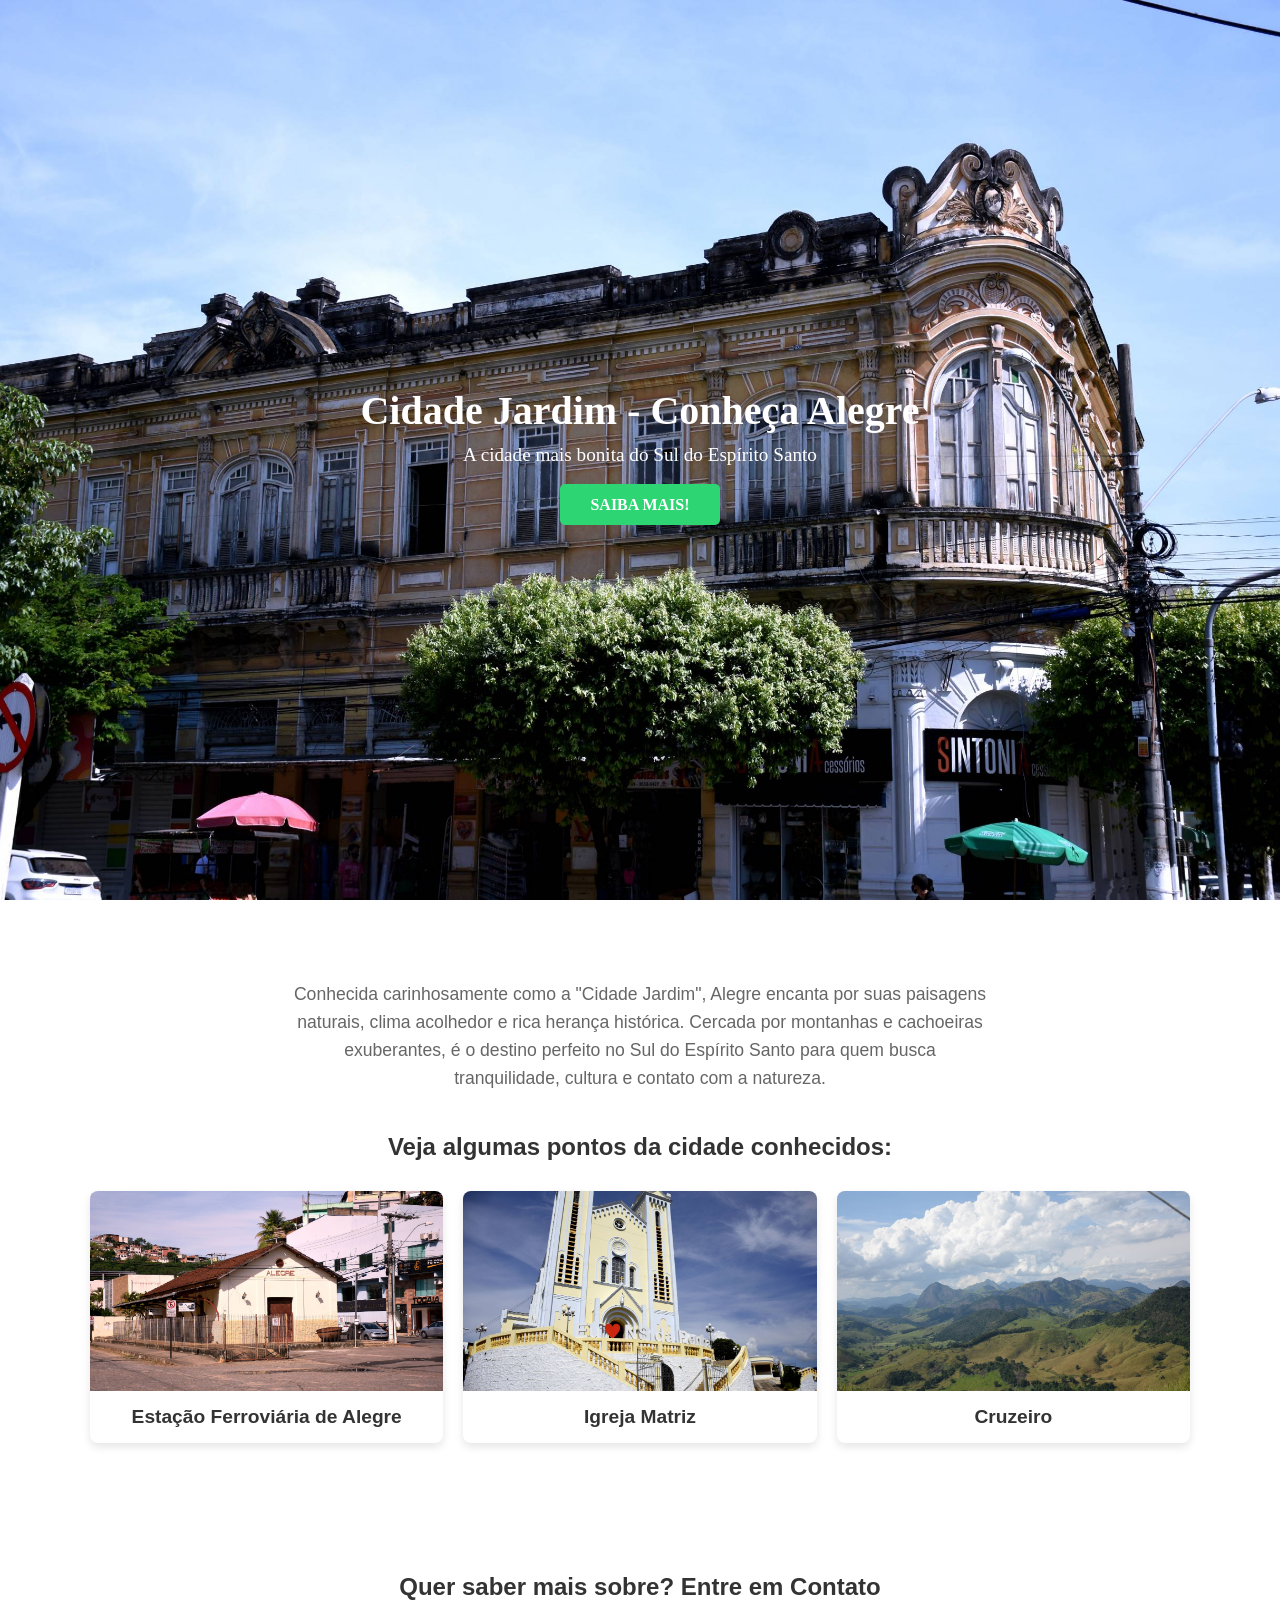
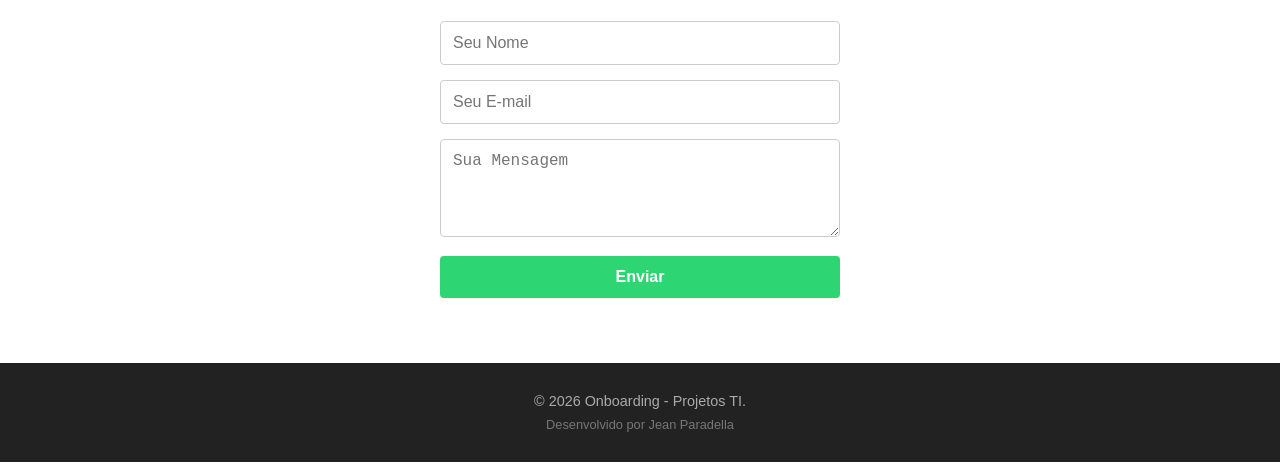
==== index.html @ 82f5d22d "feat:  HTML e CSS" ====
<!DOCTYPE html>
<html lang="pt-br">

<head>
    <meta charset="UTF-8">
    <meta name="viewport" content="width=device-width, initial-scale=1.0">
    <title>Cidade Jardim</title>
    <link rel="stylesheet" href="style.css">
</head>

<body>

    <section class="hero">

        <div class="herobanner">

            <header>

                <nav>
                    <h1>Cidade Jardim - Conheça Alegre</h1>
                    <h2>A cidade mais bonita do Sul do Espírito Santo</h2>

                    <a href="#conteudo" class="btn-action">SAIBA MAIS!</a>
                </nav>



            </header>
        </div>


    </section>

    <section id="conteudo" class="sobre">
        <div class="principal">

            <!-- NOVO: Texto breve sobre Alegre -->
            <p class="texto-sobre">
                Conhecida carinhosamente como a "Cidade Jardim", Alegre encanta por suas paisagens naturais, clima
                acolhedor e rica herança histórica. Cercada por montanhas e cachoeiras exuberantes, é o destino perfeito
                no Sul do Espírito Santo para quem busca tranquilidade, cultura e contato com a natureza.
            </p>


            <h2>Veja algumas pontos da cidade conhecidos:</h2>

            <!-- Container do Grid -->
            <div class="grid-fotos">

                <!-- Card 1 -->
                <a href="https://www.alegre.es.gov.br/a-cidade/historia-lenda/" class="card">
                    <img src="./img/DSC_5026-scaled.jpg" alt="Local 1 em Alegre">
                    <h3>Estação Ferroviária de Alegre</h3>
                </a>

                <!-- Card 2 -->
                <a href="https://diocesecachoeiro.org.br/paroquias/paroquia-nossa-senhora-da-penha-3/" class="card">
                    <img src="./img/DSC_5189-scaled.jpg" alt="Local 2 em Alegre">
                    <h3>Igreja Matriz</h3>
                </a>

                <!-- Card 3 -->
                <a href="https://www.alegre.es.gov.br/a-cidade/pontos-turisticos/" class="card">
                    <img src="./img/DSC_5285-scaled.jpg" alt="Local 3 em Alegre">
                    <h3>Cruzeiro</h3>
                </a>

            </div>
        </div>
    </section>

    <section class="contato">


        <h2>Quer saber mais sobre? Entre em Contato</h2>

        <form action="#">
            <input type="text" placeholder="Seu Nome" required>
            <input type="email" placeholder="Seu E-mail" required>
            <textarea placeholder="Sua Mensagem" rows="4" required></textarea>
            <button type="submit">Enviar</button>
        </form>

    </section>


    <footer>
        <p>&copy; 2026 Onboarding - Projetos TI.</p>
        <p class="creditos">Desenvolvido por Jean Paradella</p>
    </footer>





















</body>

</html>
---- style.css ----
* {
    margin: 0;
    padding: 0;
    box-sizing: border-box;
}

html {

    scroll-behavior: smooth;

}

body {

    margin: 0;
}


.herobanner {

    background-image: url(./img/img01.jpg);
    background-size: cover;
    background-position: center;
    height: 100vh;
    /* Ocupa 100% da altura da tela */

    /* Centraliza o texto na tela inteira */
    display: flex;
    flex-direction: column;
    justify-content: center;
    align-items: center;
    text-align: center;
    color: white;
    padding: 20px;
    box-sizing: border-box;
}

nav h1 {
  font-size: 2.5rem;
  margin-bottom: 10px;
}

nav h2 {
  font-size: 1.2rem;
  margin-bottom: 30px;
  font-weight: normal;
}

/* O Botão */
.btn-action {
  background-color: #2ed573; /* Verde */
  color: white;
  text-decoration: none;
  padding: 12px 30px;
  font-weight: bold;
  border-radius: 5px;
}

/* Estilo simples para a seção de conteúdo de baixo */
#conteudo {
  padding: 80px 20px;
  text-align: center;
  background-color: white;
  color: #333;
}


/* Estilo básico da seção */
.sobre {
  padding: 60px 20px;
  text-align: center;
  font-family: sans-serif;
  background-color: #f9f9f9;
}

.sobre h2 {
  margin-bottom: 30px;
  color: #333;
}

/* 1. O CONTAINER GRID */
.grid-fotos {
  display: grid;
  /* Cria 3 colunas iguais. No celular, se não couber, elas quebram linha automaticamente */
  grid-template-columns: repeat(auto-fit, minmax(280px, 1fr));
  gap: 20px; /* Espaço entre os cards */
  max-width: 1100px;
  margin: 0 auto; /* Centraliza o bloco na tela */
}

/* 2. OS CARDS (LINKS) */
.card {
  background-color: white;
  border-radius: 8px;
  overflow: hidden; /* Garante que a foto respeite a curva do canto do card */
  text-decoration: none; /* Remove o sublinhado de link do texto */
  color: #333;
  box-shadow: 0 4px 8px rgba(0, 0, 0, 0.1); /* Sombra leve */
  transition: transform 0.2s; /* Efeito suave ao passar o mouse */
}

/* Efeito de subir de leve quando passar o mouse no card */
.card:hover {
  transform: translateY(-5px);
}

/* 3. AS IMAGENS DENTRO DOS CARDS */
.card img {
  width: 100%;
  height: 200px;
  object-fit: cover; /* Não deixa a foto chatar, corta no tamanho certo */
  display: block;
}

/* 4. O TEXTO DENTRO DOS CARDS */
.card h3 {
  margin: 15px 0;
  font-size: 1.2rem;
}

/* Estilo do texto breve sobre a cidade */
.texto-sobre {
  font-size: 1.1rem;
  line-height: 1.6; /* Deixa o espaçamento entre as linhas mais agradável */
  color: #666; /* Um cinza escuro elegante, menos cansativo que o preto total */
  max-width: 700px; /* Impede que o texto fique esticado de ponta a ponta em telas grandes */
  margin: 0 auto 40px auto; /* Centraliza o bloco de texto e empurra o grid de fotos para baixo */
}

.contato {
  padding: 50px 20px;
  text-align: center;
  font-family: sans-serif;
}

.contato h2 {
  margin-bottom: 20px;
  color: #333;
}

/* Centraliza e limita a largura do formulário */
.contato form {
  max-width: 400px;
  margin: 0 auto;
}

/* Estiliza todos os campos e o botão de uma vez só */
.contato input, 
.contato textarea, 
.contato button {
  width: 100%;
  padding: 12px;
  margin-bottom: 15px;
  box-sizing: border-box;
  font-size: 1rem;
  border-radius: 4px;
}

/* Estilo específico para as caixas de texto */
.contato input, 
.contato textarea {
  border: 1px solid #ccc;
}

/* Estilo simples para o botão */
.contato button {
  background-color: #2ed573; /* O mesmo verde que você já usou */
  color: white;
  border: none;
  font-weight: bold;
  cursor: pointer;
}

.contato button:hover {
  background-color: #26af5f;
}


footer {
  background-color: #222; /* Fundo escuro elegante */
  color: #aaa; /* Texto cinza claro para não cansar os olhos */
  padding: 30px 20px;
  text-align: center;
  font-family: sans-serif;
  font-size: 0.9rem;
}

/* Tira as margens padrões dos parágrafos para controlar o espaçamento */
footer p {
  margin: 0;
}

/* Espaço simples entre a linha de direitos autorais e os créditos */
footer .creditos {
  margin-top: 8px;
  font-size: 0.8rem;
  color: #777; /* Deixa o seu nome um pouco mais discreto */
}



/* ==========================================================================
   MEDIA QUERY: PARA TABLETS E CELULARES (Telas com menos de 768px de largura)
   ========================================================================== */
@media (max-width: 768px) {
  
  /* 1. Reduz o tamanho das fontes no topo (nav) para não quebrar linha feio */
  nav h1 {
    font-size: 1.8rem; /* Era 2.5rem */
  }
  
  nav h2 {
    font-size: 1rem; /* Era 1.2rem */
    margin-bottom: 20px;
  }

  /* 2. Diminui os espaçamentos (paddings) das seções para sobrar mais espaço na tela */
  nav {
    padding: 15px;
  }

  .sobre, 
  .contato {
    padding: 40px 15px; /* Menos espaço em cima e embaixo no celular */
  }

  /* 3. Ajusta o tamanho do título das seções */
  .sobre h2, 
  .contato h2 {
    font-size: 1.5rem;
  }

  /* 4. Ajusta o texto breve sobre Alegre */
  .texto-sobre {
    font-size: 1rem;
    margin-bottom: 25px;
  }

  /* 5. Faz o formulário ocupar quase a tela toda no celular, sem grudar nas bordas */
  .contato form {
    width: 100%;
    padding: 0 10px;
  }
}

/* ==========================================================================
   MEDIA QUERY: PARA CELULARES MUITO PEQUENOS (Telas com menos de 480px)
   ========================================================================== */
@media (max-width: 480px) {
  nav h1 {
    font-size: 1.5rem;
  }
  
  /* Deixa o botão um pouco mais confortável para o toque do dedo */
  .btn-action,
  .contato button {
    padding: 14px 20px;
    font-size: 0.95rem;
  }
}
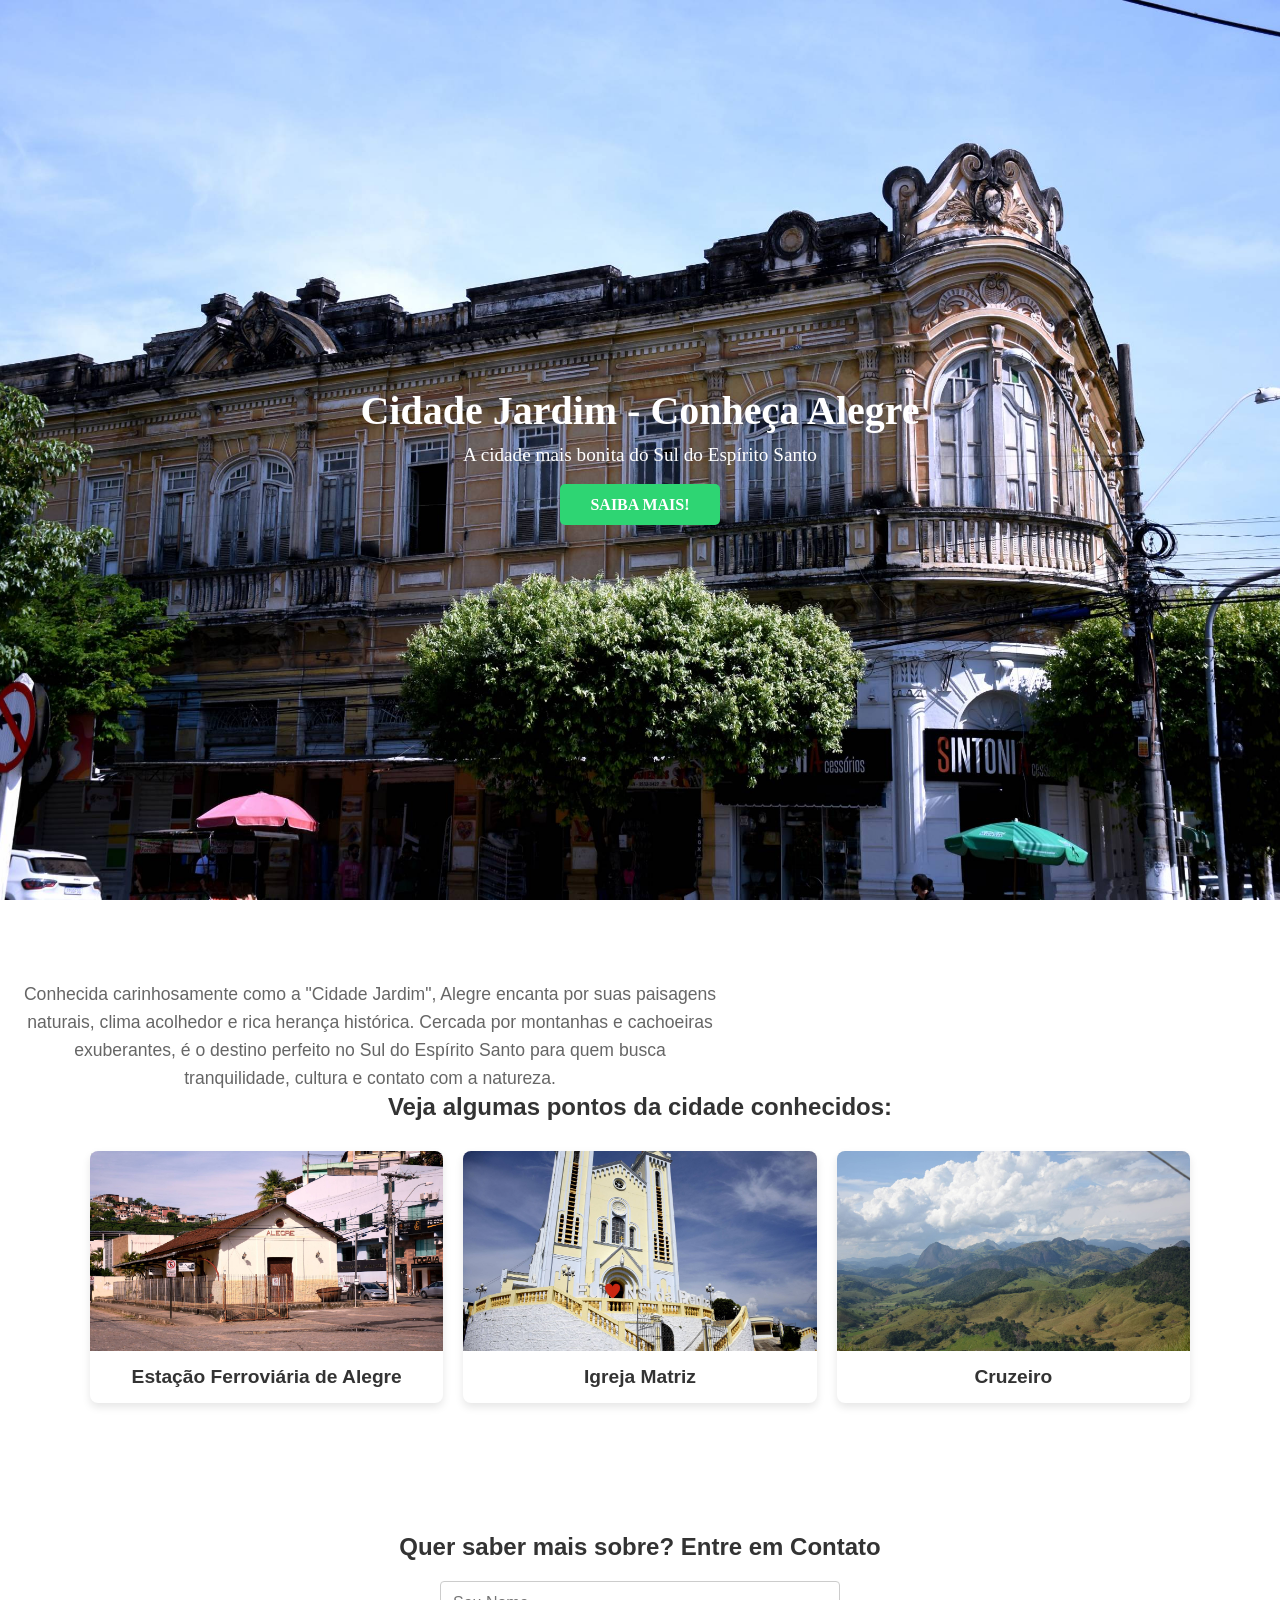
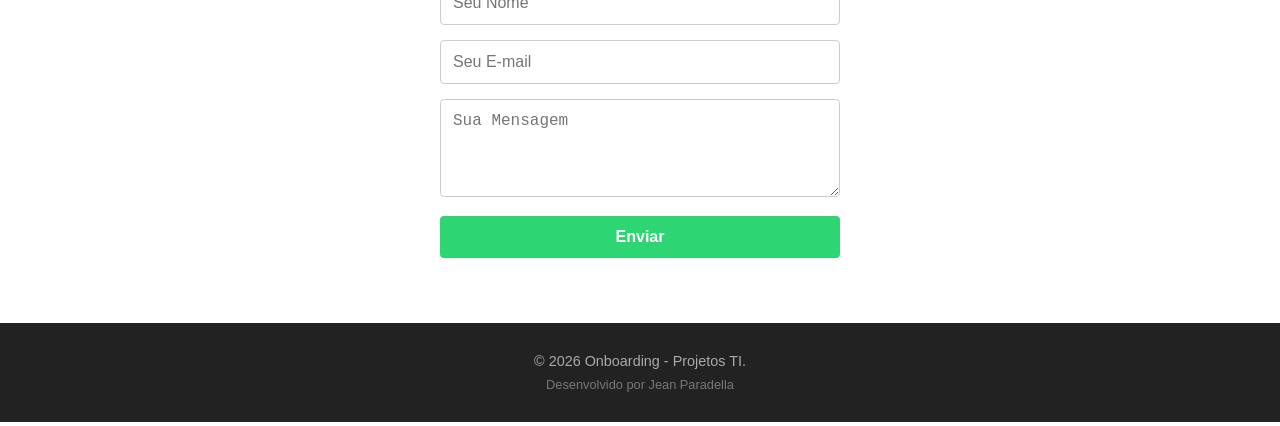
==== commit b017f9da: "feat: HTML e  CSS" ====
--- a/index.html
+++ b/index.html
@@ -34,7 +34,7 @@
     <section id="conteudo" class="sobre">
         <div class="principal">
 
-            <!-- NOVO: Texto breve sobre Alegre -->
+
             <p class="texto-sobre">
                 Conhecida carinhosamente como a "Cidade Jardim", Alegre encanta por suas paisagens naturais, clima
                 acolhedor e rica herança histórica. Cercada por montanhas e cachoeiras exuberantes, é o destino perfeito
@@ -44,22 +44,22 @@
 
             <h2>Veja algumas pontos da cidade conhecidos:</h2>
 
-            <!-- Container do Grid -->
+
             <div class="grid-fotos">
 
-                <!-- Card 1 -->
+
                 <a href="https://www.alegre.es.gov.br/a-cidade/historia-lenda/" class="card">
                     <img src="./img/DSC_5026-scaled.jpg" alt="Local 1 em Alegre">
                     <h3>Estação Ferroviária de Alegre</h3>
                 </a>
 
-                <!-- Card 2 -->
+
                 <a href="https://diocesecachoeiro.org.br/paroquias/paroquia-nossa-senhora-da-penha-3/" class="card">
                     <img src="./img/DSC_5189-scaled.jpg" alt="Local 2 em Alegre">
                     <h3>Igreja Matriz</h3>
                 </a>
 
-                <!-- Card 3 -->
+
                 <a href="https://www.alegre.es.gov.br/a-cidade/pontos-turisticos/" class="card">
                     <img src="./img/DSC_5285-scaled.jpg" alt="Local 3 em Alegre">
                     <h3>Cruzeiro</h3>
--- a/style.css
+++ b/style.css
@@ -1,38 +1,35 @@
 * {
-    margin: 0;
-    padding: 0;
-    box-sizing: border-box;
+  margin: 0;
+  padding: 0;
+  box-sizing: border-box;
 }
 
 html {
 
-    scroll-behavior: smooth;
+  scroll-behavior: smooth;
 
 }
 
 body {
 
-    margin: 0;
+  margin: 0;
 }
 
 
 .herobanner {
 
-    background-image: url(./img/img01.jpg);
-    background-size: cover;
-    background-position: center;
-    height: 100vh;
-    /* Ocupa 100% da altura da tela */
-
-    /* Centraliza o texto na tela inteira */
-    display: flex;
-    flex-direction: column;
-    justify-content: center;
-    align-items: center;
-    text-align: center;
-    color: white;
-    padding: 20px;
-    box-sizing: border-box;
+  background-image: url(./img/img01.jpg);
+  background-size: cover;
+  background-position: center;
+  height: 100vh;
+  display: flex;
+  flex-direction: column;
+  justify-content: center;
+  align-items: center;
+  text-align: center;
+  color: white;
+  padding: 20px;
+  box-sizing: border-box;
 }
 
 nav h1 {
@@ -46,9 +43,9 @@
   font-weight: normal;
 }
 
-/* O Botão */
+
 .btn-action {
-  background-color: #2ed573; /* Verde */
+  background-color: #2ed573;
   color: white;
   text-decoration: none;
   padding: 12px 30px;
@@ -56,7 +53,6 @@
   border-radius: 5px;
 }
 
-/* Estilo simples para a seção de conteúdo de baixo */
 #conteudo {
   padding: 80px 20px;
   text-align: center;
@@ -65,7 +61,7 @@
 }
 
 
-/* Estilo básico da seção */
+
 .sobre {
   padding: 60px 20px;
   text-align: center;
@@ -78,53 +74,50 @@
   color: #333;
 }
 
-/* 1. O CONTAINER GRID */
+
 .grid-fotos {
   display: grid;
-  /* Cria 3 colunas iguais. No celular, se não couber, elas quebram linha automaticamente */
   grid-template-columns: repeat(auto-fit, minmax(280px, 1fr));
-  gap: 20px; /* Espaço entre os cards */
+  gap: 20px;
   max-width: 1100px;
-  margin: 0 auto; /* Centraliza o bloco na tela */
-}
-
-/* 2. OS CARDS (LINKS) */
+  margin: 0 auto;
+}
+
+
 .card {
   background-color: white;
   border-radius: 8px;
-  overflow: hidden; /* Garante que a foto respeite a curva do canto do card */
-  text-decoration: none; /* Remove o sublinhado de link do texto */
-  color: #333;
-  box-shadow: 0 4px 8px rgba(0, 0, 0, 0.1); /* Sombra leve */
-  transition: transform 0.2s; /* Efeito suave ao passar o mouse */
-}
-
-/* Efeito de subir de leve quando passar o mouse no card */
+  overflow: hidden;
+  text-decoration: none;
+  color: #333;
+  box-shadow: 0 4px 8px rgba(0, 0, 0, 0.1);
+  transition: transform 0.2s;
+}
+
+
 .card:hover {
   transform: translateY(-5px);
 }
 
-/* 3. AS IMAGENS DENTRO DOS CARDS */
+
 .card img {
   width: 100%;
   height: 200px;
-  object-fit: cover; /* Não deixa a foto chatar, corta no tamanho certo */
+  object-fit: cover;
   display: block;
 }
 
-/* 4. O TEXTO DENTRO DOS CARDS */
+
 .card h3 {
   margin: 15px 0;
   font-size: 1.2rem;
 }
 
-/* Estilo do texto breve sobre a cidade */
 .texto-sobre {
   font-size: 1.1rem;
-  line-height: 1.6; /* Deixa o espaçamento entre as linhas mais agradável */
-  color: #666; /* Um cinza escuro elegante, menos cansativo que o preto total */
-  max-width: 700px; /* Impede que o texto fique esticado de ponta a ponta em telas grandes */
-  margin: 0 auto 40px auto; /* Centraliza o bloco de texto e empurra o grid de fotos para baixo */
+  line-height: 1.6;
+  color: #666;
+  max-width: 700px;
 }
 
 .contato {
@@ -138,15 +131,15 @@
   color: #333;
 }
 
-/* Centraliza e limita a largura do formulário */
+
 .contato form {
   max-width: 400px;
   margin: 0 auto;
 }
 
-/* Estiliza todos os campos e o botão de uma vez só */
-.contato input, 
-.contato textarea, 
+
+.contato input,
+.contato textarea,
 .contato button {
   width: 100%;
   padding: 12px;
@@ -156,15 +149,14 @@
   border-radius: 4px;
 }
 
-/* Estilo específico para as caixas de texto */
-.contato input, 
+.contato input,
 .contato textarea {
   border: 1px solid #ccc;
 }
 
-/* Estilo simples para o botão */
+
 .contato button {
-  background-color: #2ed573; /* O mesmo verde que você já usou */
+  background-color: #2ed573;
   color: white;
   border: none;
   font-weight: bold;
@@ -177,81 +169,76 @@
 
 
 footer {
-  background-color: #222; /* Fundo escuro elegante */
-  color: #aaa; /* Texto cinza claro para não cansar os olhos */
+  background-color: #222;
+  color: #aaa;
   padding: 30px 20px;
   text-align: center;
   font-family: sans-serif;
   font-size: 0.9rem;
 }
 
-/* Tira as margens padrões dos parágrafos para controlar o espaçamento */
+
 footer p {
   margin: 0;
 }
 
-/* Espaço simples entre a linha de direitos autorais e os créditos */
+
 footer .creditos {
   margin-top: 8px;
   font-size: 0.8rem;
-  color: #777; /* Deixa o seu nome um pouco mais discreto */
-}
-
-
-
-/* ==========================================================================
-   MEDIA QUERY: PARA TABLETS E CELULARES (Telas com menos de 768px de largura)
-   ========================================================================== */
+  color: #777;
+}
+
+
+
+
 @media (max-width: 768px) {
-  
-  /* 1. Reduz o tamanho das fontes no topo (nav) para não quebrar linha feio */
+
+
   nav h1 {
-    font-size: 1.8rem; /* Era 2.5rem */
-  }
-  
+    font-size: 1.8rem;
+  }
+
   nav h2 {
-    font-size: 1rem; /* Era 1.2rem */
+    font-size: 1rem;
     margin-bottom: 20px;
   }
 
-  /* 2. Diminui os espaçamentos (paddings) das seções para sobrar mais espaço na tela */
+
   nav {
     padding: 15px;
   }
 
-  .sobre, 
+  .sobre,
   .contato {
-    padding: 40px 15px; /* Menos espaço em cima e embaixo no celular */
-  }
-
-  /* 3. Ajusta o tamanho do título das seções */
-  .sobre h2, 
+    padding: 40px 15px;
+  }
+
+
+  .sobre h2,
   .contato h2 {
     font-size: 1.5rem;
   }
 
-  /* 4. Ajusta o texto breve sobre Alegre */
+
   .texto-sobre {
     font-size: 1rem;
     margin-bottom: 25px;
   }
 
-  /* 5. Faz o formulário ocupar quase a tela toda no celular, sem grudar nas bordas */
+
   .contato form {
     width: 100%;
     padding: 0 10px;
   }
 }
 
-/* ==========================================================================
-   MEDIA QUERY: PARA CELULARES MUITO PEQUENOS (Telas com menos de 480px)
-   ========================================================================== */
+
 @media (max-width: 480px) {
   nav h1 {
     font-size: 1.5rem;
   }
-  
-  /* Deixa o botão um pouco mais confortável para o toque do dedo */
+
   .btn-action,
   .contato button {
     padding: 14px 20px;
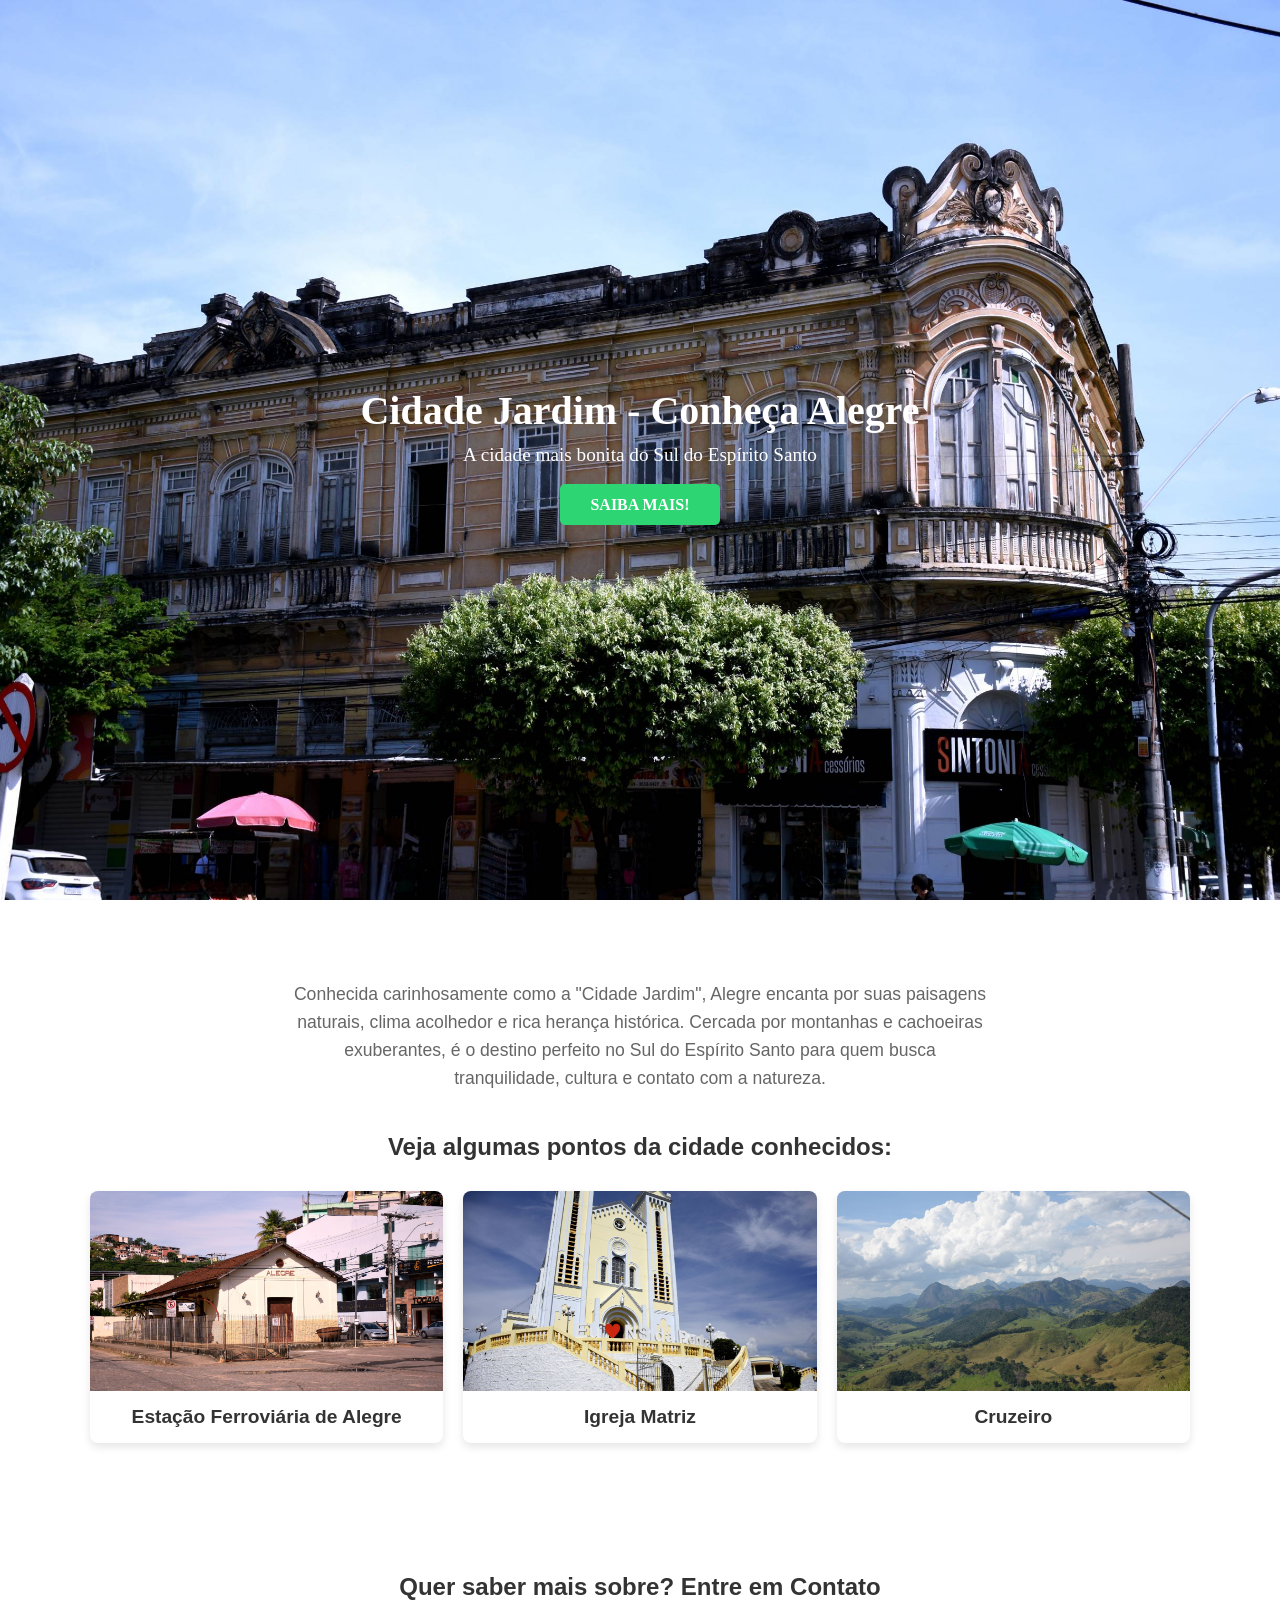
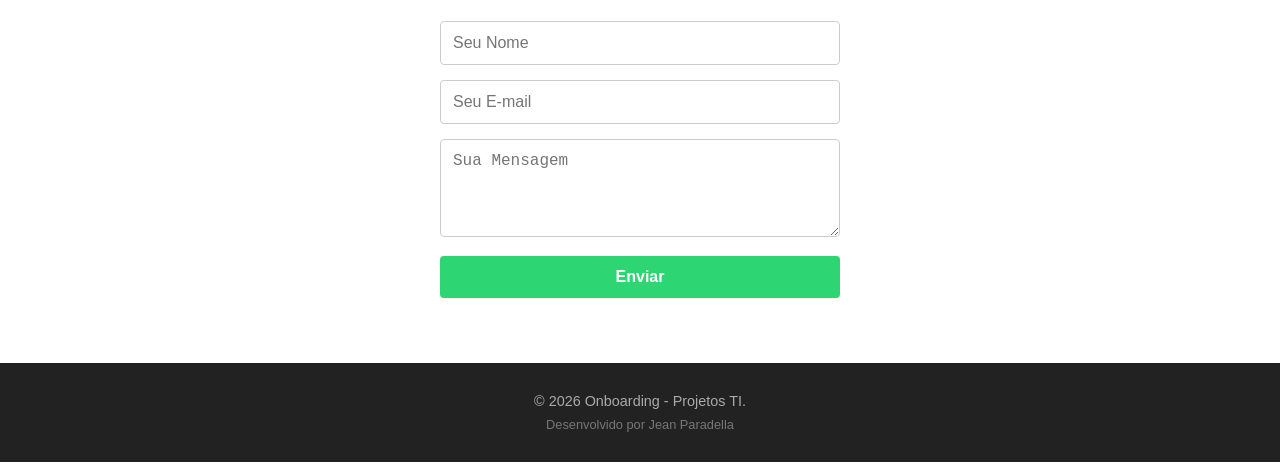
==== commit d2259524: "feat: atualizando estrutura" ====
--- a/index.html
+++ b/index.html
@@ -10,104 +10,88 @@
 
 <body>
 
-    <section class="hero">
+    <main>
+        <section class="hero">
 
-        <div class="herobanner">
+            <div class="herobanner">
 
-            <header>
+                <header>
 
-                <nav>
-                    <h1>Cidade Jardim - Conheça Alegre</h1>
-                    <h2>A cidade mais bonita do Sul do Espírito Santo</h2>
+                    <nav>
+                        <h1>Cidade Jardim - Conheça Alegre</h1>
+                        <h2>A cidade mais bonita do Sul do Espírito Santo</h2>
 
-                    <a href="#conteudo" class="btn-action">SAIBA MAIS!</a>
-                </nav>
+                        <a href="#conteudo" class="btn-action">SAIBA MAIS!</a>
+                    </nav>
 
 
 
-            </header>
-        </div>
+                </header>
+            </div>
 
 
-    </section>
+        </section>
 
-    <section id="conteudo" class="sobre">
-        <div class="principal">
+        <section id="conteudo" class="sobre">
+            <div class="principal">
 
 
-            <p class="texto-sobre">
-                Conhecida carinhosamente como a "Cidade Jardim", Alegre encanta por suas paisagens naturais, clima
-                acolhedor e rica herança histórica. Cercada por montanhas e cachoeiras exuberantes, é o destino perfeito
-                no Sul do Espírito Santo para quem busca tranquilidade, cultura e contato com a natureza.
-            </p>
+                <p class="texto-sobre">
+                    Conhecida carinhosamente como a "Cidade Jardim", Alegre encanta por suas paisagens naturais, clima
+                    acolhedor e rica herança histórica. Cercada por montanhas e cachoeiras exuberantes, é o destino
+                    perfeito
+                    no Sul do Espírito Santo para quem busca tranquilidade, cultura e contato com a natureza.
+                </p>
 
 
-            <h2>Veja algumas pontos da cidade conhecidos:</h2>
+                <h2>Veja algumas pontos da cidade conhecidos:</h2>
 
 
-            <div class="grid-fotos">
+                <div class="grid-fotos">
 
 
-                <a href="https://www.alegre.es.gov.br/a-cidade/historia-lenda/" class="card">
-                    <img src="./img/DSC_5026-scaled.jpg" alt="Local 1 em Alegre">
-                    <h3>Estação Ferroviária de Alegre</h3>
-                </a>
+                    <a href="https://www.alegre.es.gov.br/a-cidade/historia-lenda/" class="card">
+                        <img src="./img/DSC_5026-scaled.jpg" alt="Local 1 em Alegre">
+                        <h3>Estação Ferroviária de Alegre</h3>
+                    </a>
 
 
-                <a href="https://diocesecachoeiro.org.br/paroquias/paroquia-nossa-senhora-da-penha-3/" class="card">
-                    <img src="./img/DSC_5189-scaled.jpg" alt="Local 2 em Alegre">
-                    <h3>Igreja Matriz</h3>
-                </a>
+                    <a href="https://diocesecachoeiro.org.br/paroquias/paroquia-nossa-senhora-da-penha-3/" class="card">
+                        <img src="./img/DSC_5189-scaled.jpg" alt="Local 2 em Alegre">
+                        <h3>Igreja Matriz</h3>
+                    </a>
 
 
-                <a href="https://www.alegre.es.gov.br/a-cidade/pontos-turisticos/" class="card">
-                    <img src="./img/DSC_5285-scaled.jpg" alt="Local 3 em Alegre">
-                    <h3>Cruzeiro</h3>
-                </a>
+                    <a href="https://www.alegre.es.gov.br/a-cidade/pontos-turisticos/" class="card">
+                        <img src="./img/DSC_5285-scaled.jpg" alt="Local 3 em Alegre">
+                        <h3>Cruzeiro</h3>
+                    </a>
 
+                </div>
             </div>
-        </div>
-    </section>
+        </section>
 
-    <section class="contato">
+        <section class="contato">
 
 
-        <h2>Quer saber mais sobre? Entre em Contato</h2>
+            <h2>Quer saber mais sobre? Entre em Contato</h2>
 
-        <form action="#">
-            <input type="text" placeholder="Seu Nome" required>
-            <input type="email" placeholder="Seu E-mail" required>
-            <textarea placeholder="Sua Mensagem" rows="4" required></textarea>
-            <button type="submit">Enviar</button>
-        </form>
+            <form action="#">
+                <input type="text" placeholder="Seu Nome" required>
+                <input type="email" placeholder="Seu E-mail" required>
+                <textarea placeholder="Sua Mensagem" rows="4" required></textarea>
+                <button type="submit">Enviar</button>
+            </form>
 
-    </section>
+        </section>
 
 
-    <footer>
-        <p>&copy; 2026 Onboarding - Projetos TI.</p>
-        <p class="creditos">Desenvolvido por Jean Paradella</p>
-    </footer>
+        <footer>
+            <p>&copy; 2026 Onboarding - Projetos TI.</p>
+            <p class="creditos">Desenvolvido por Jean Paradella</p>
+        </footer>
 
-
-
-
-
-
-
-
-
-
-
-
-
-
-
-
-
-
-
-
+    </main>
 
 </body>
 
--- a/style.css
+++ b/style.css
@@ -118,6 +118,7 @@
   line-height: 1.6;
   color: #666;
   max-width: 700px;
+  margin: 0 auto 40px auto; 
 }
 
 .contato {
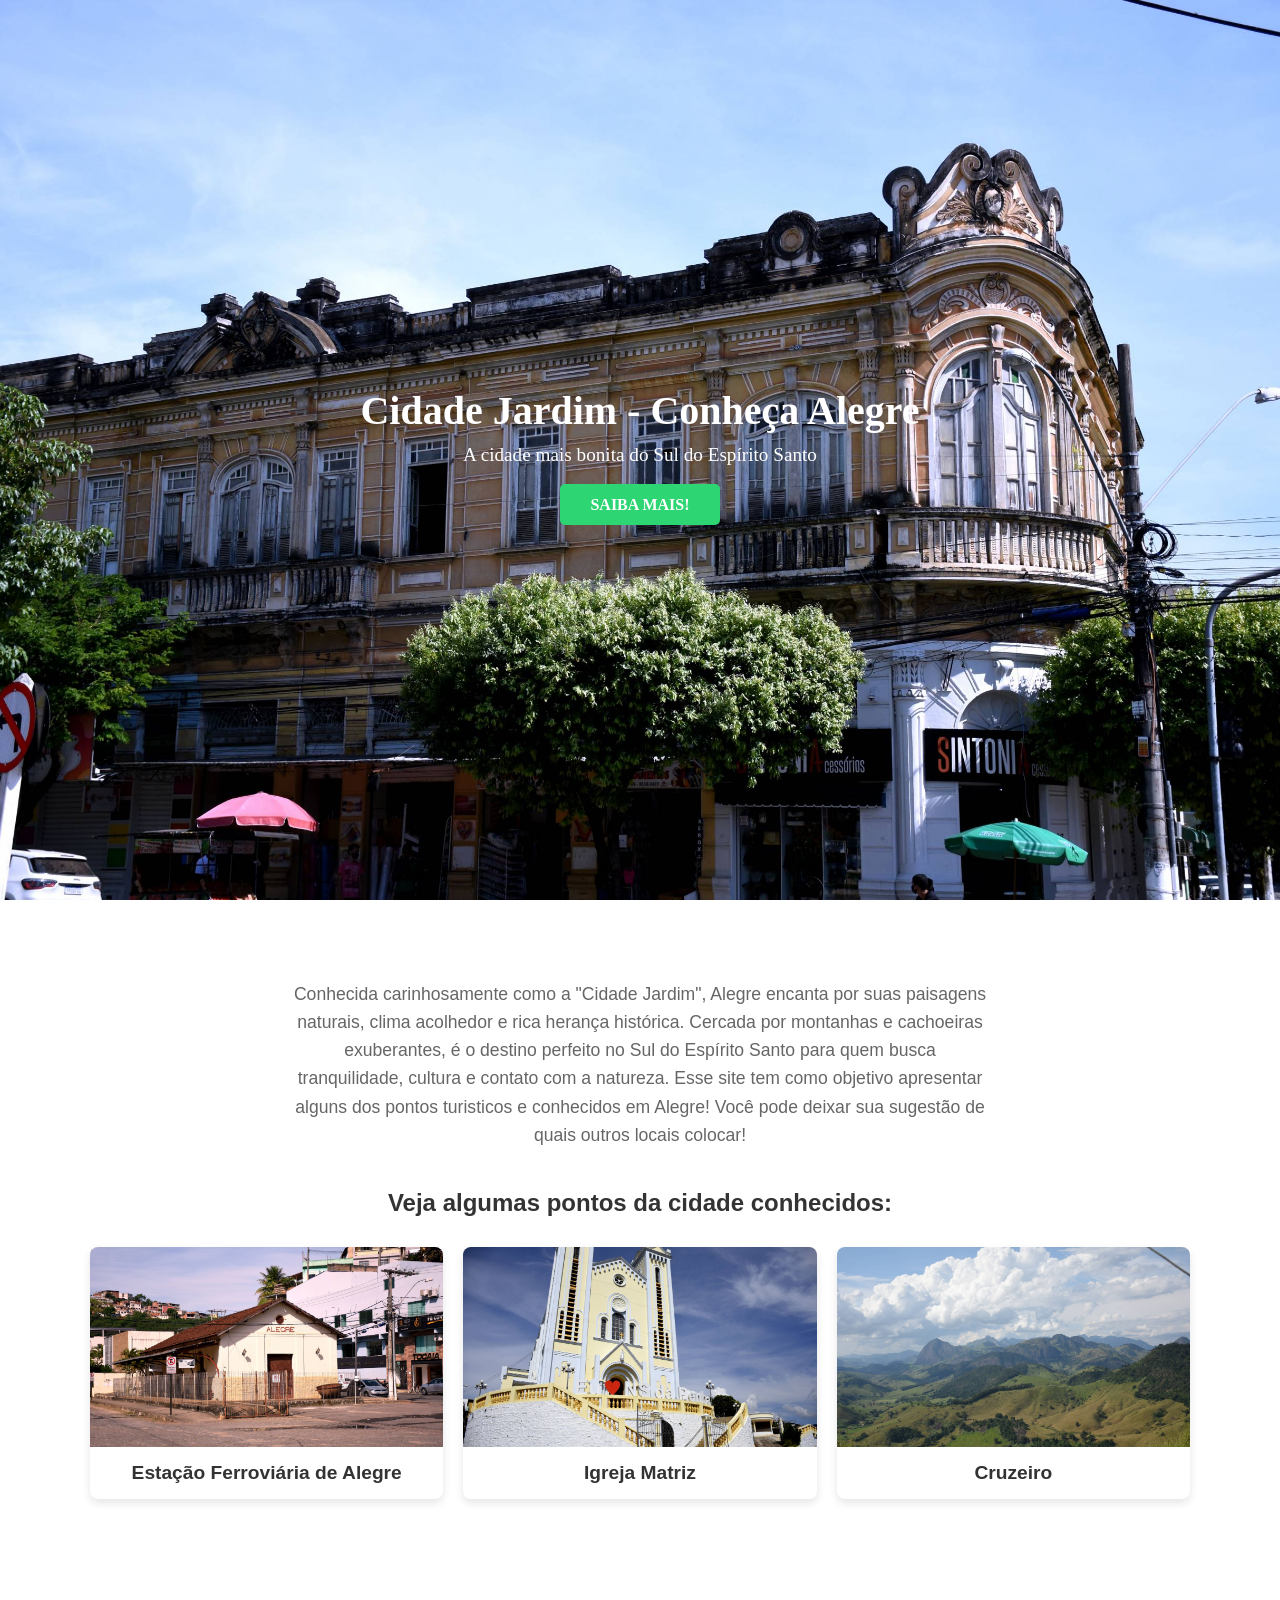
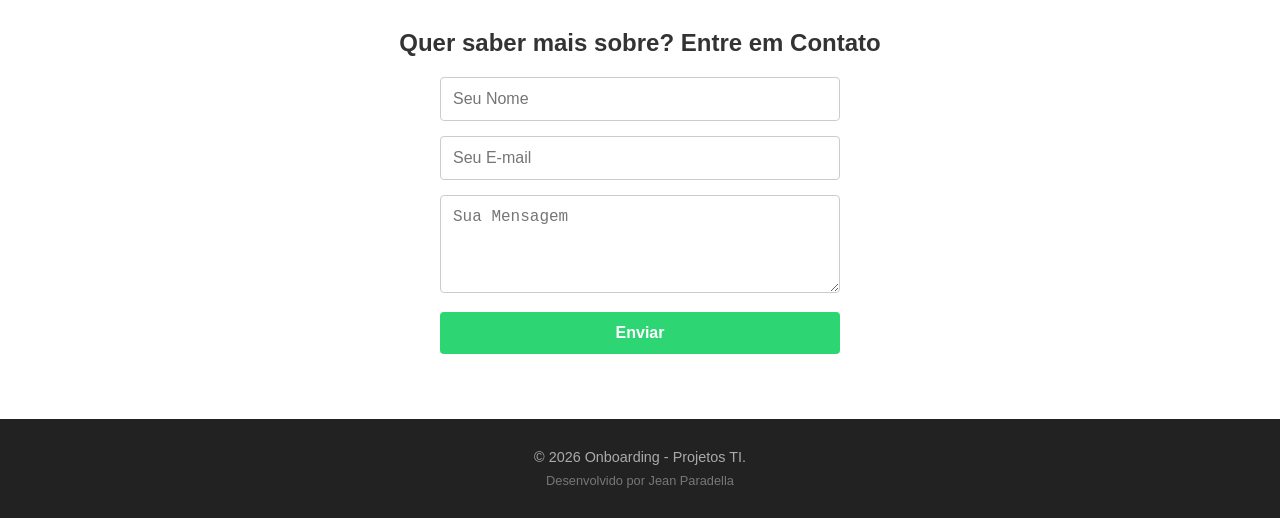
==== commit cf20236c: "fix: atualizando o texto-sobre" ====
--- a/index.html
+++ b/index.html
@@ -41,6 +41,9 @@
                     acolhedor e rica herança histórica. Cercada por montanhas e cachoeiras exuberantes, é o destino
                     perfeito
                     no Sul do Espírito Santo para quem busca tranquilidade, cultura e contato com a natureza.
+
+                    Esse site tem como objetivo apresentar alguns dos pontos turisticos e conhecidos em Alegre! Você pode deixar sua sugestão de quais outros locais colocar!
+                    
                 </p>
 
 
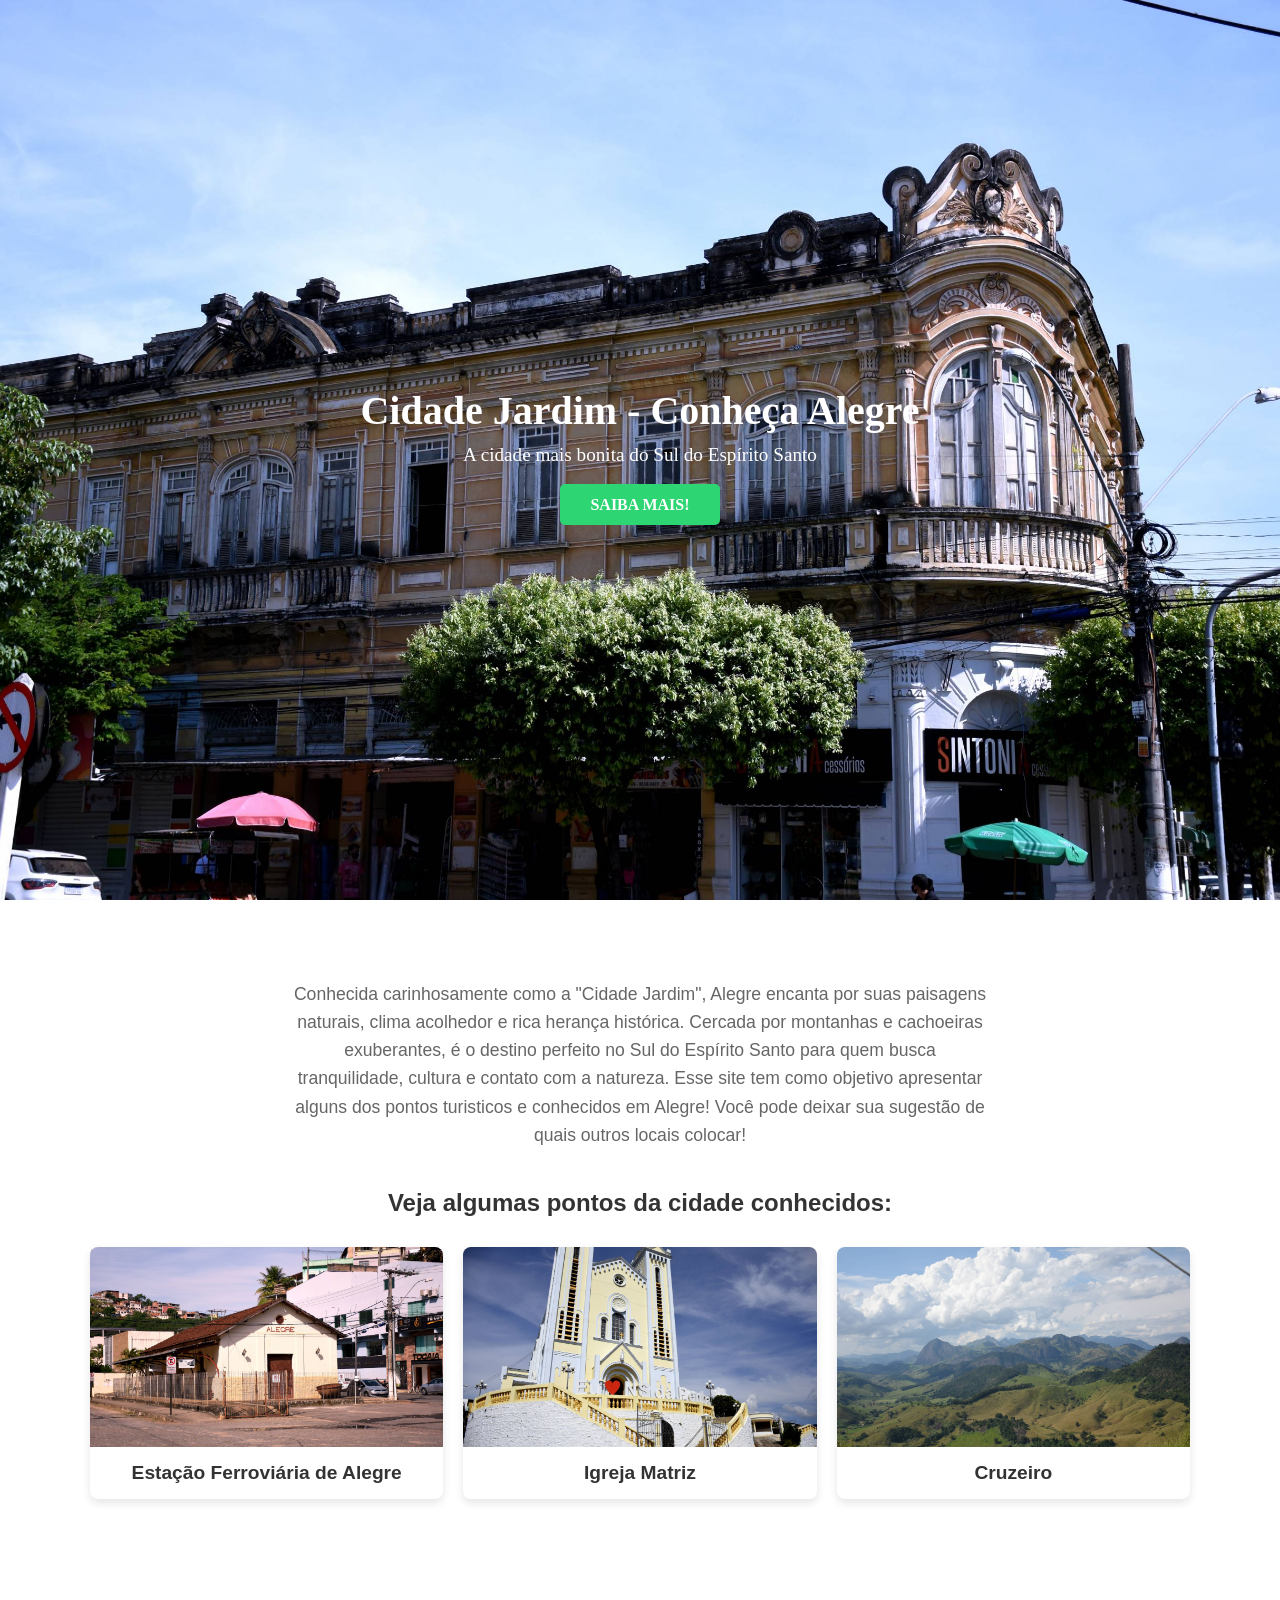
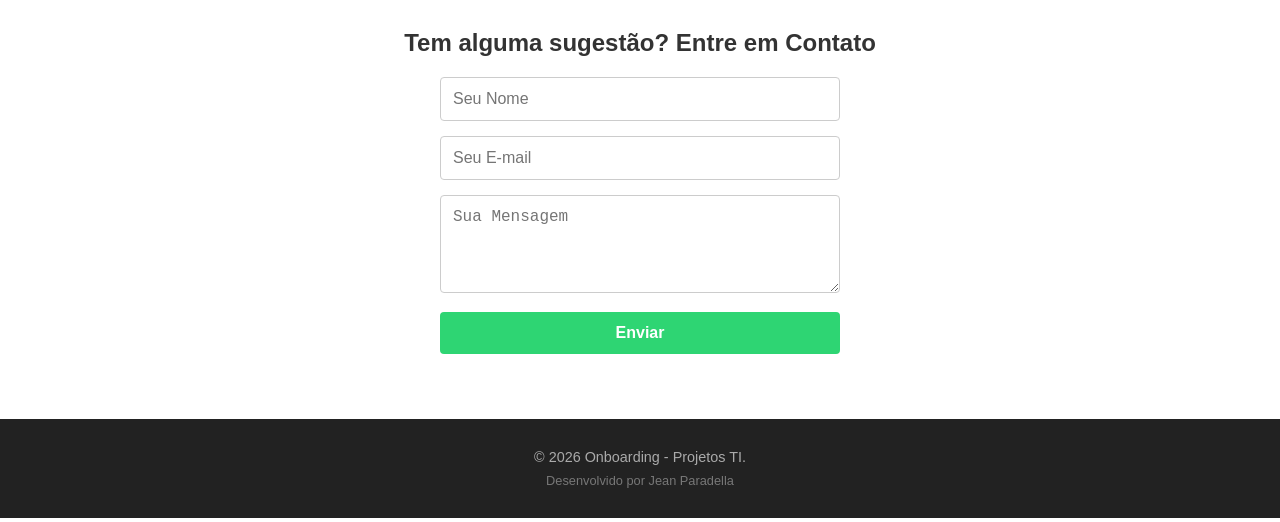
==== commit e141b8fe: "atualizando textos informativos" ====
--- a/index.html
+++ b/index.html
@@ -6,6 +6,7 @@
     <meta name="viewport" content="width=device-width, initial-scale=1.0">
     <title>Cidade Jardim</title>
     <link rel="stylesheet" href="style.css">
+    <link rel="shortcut icon" href="./img/prefeitura_municipal_de_alegre_logo.jfif" type="image/x-icon">
 </head>
 
 <body>
@@ -42,8 +43,9 @@
                     perfeito
                     no Sul do Espírito Santo para quem busca tranquilidade, cultura e contato com a natureza.
 
-                    Esse site tem como objetivo apresentar alguns dos pontos turisticos e conhecidos em Alegre! Você pode deixar sua sugestão de quais outros locais colocar!
-                    
+                    Esse site tem como objetivo apresentar alguns dos pontos turisticos e conhecidos em Alegre! Você
+                    pode deixar sua sugestão de quais outros locais colocar!
+
                 </p>
 
 
@@ -77,7 +79,7 @@
         <section class="contato">
 
 
-            <h2>Quer saber mais sobre? Entre em Contato</h2>
+            <h2>Tem alguma sugestão? Entre em Contato</h2>
 
             <form action="#">
                 <input type="text" placeholder="Seu Nome" required>
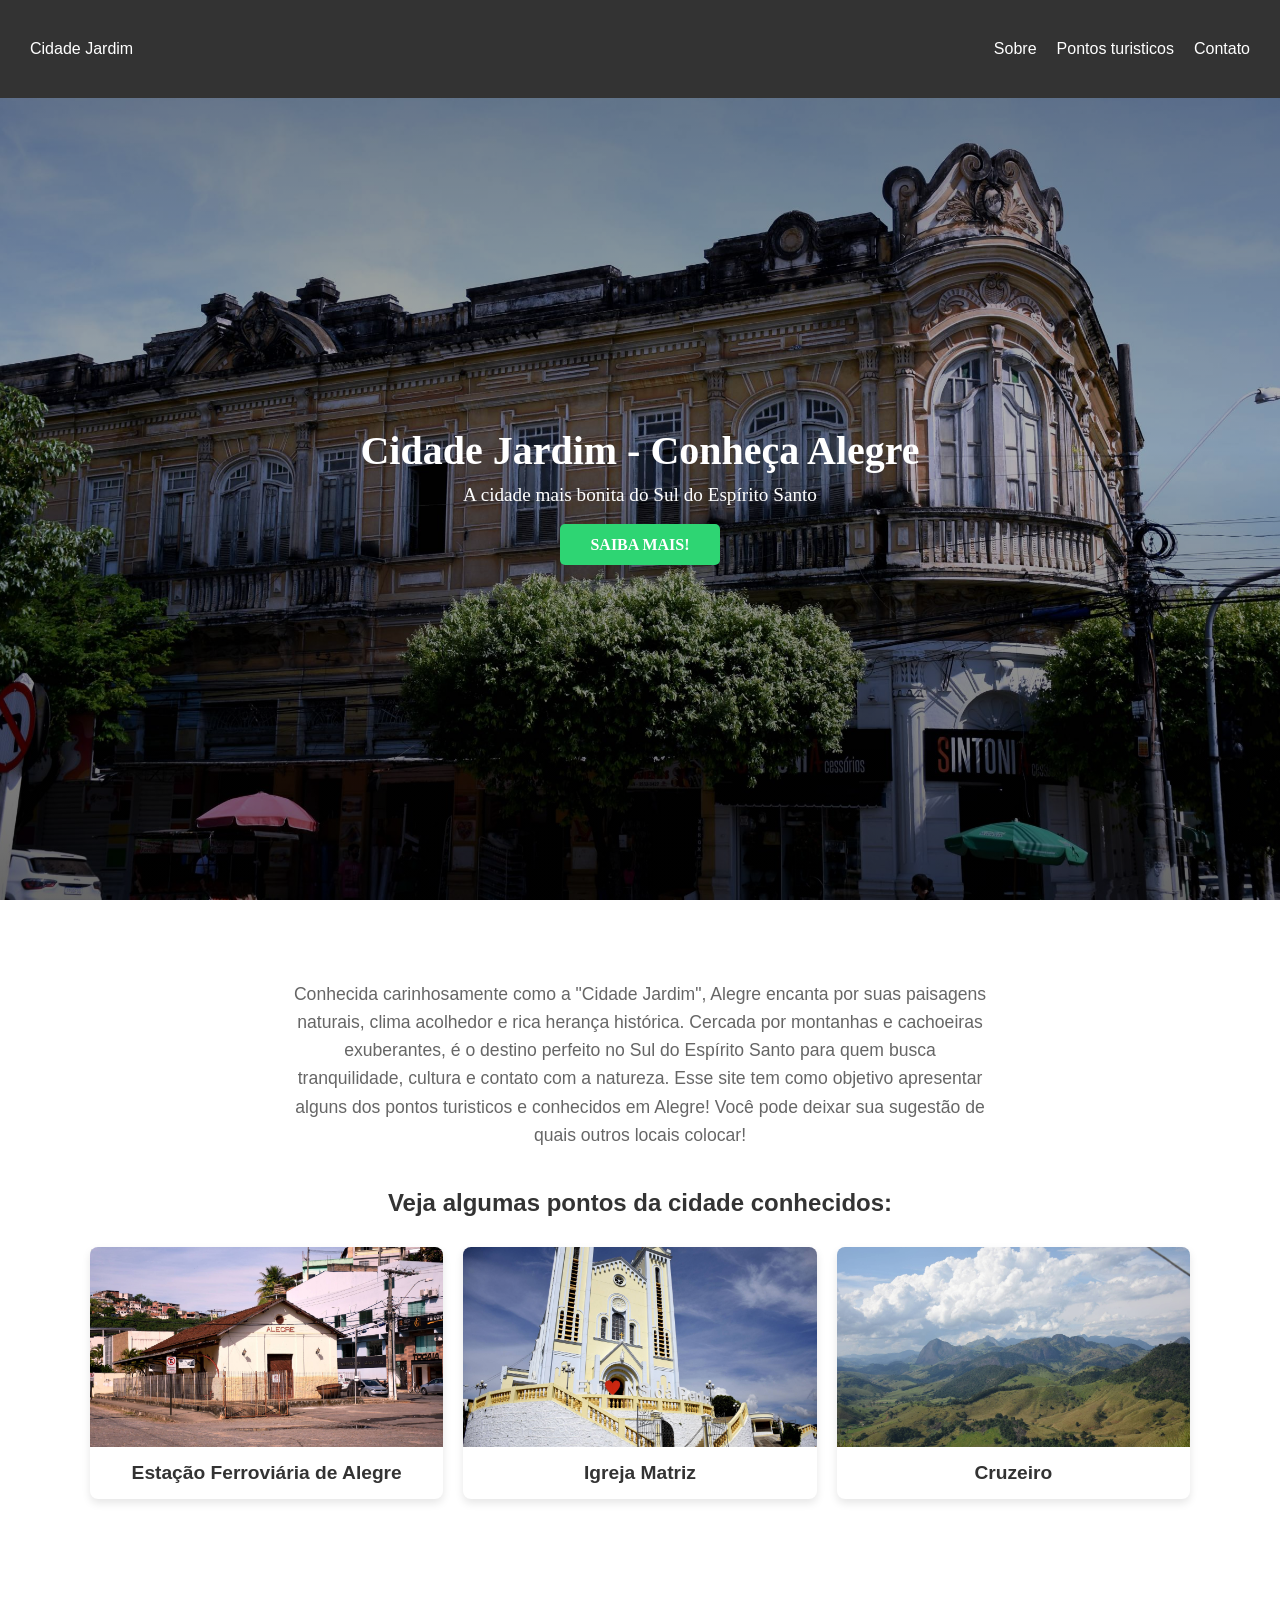
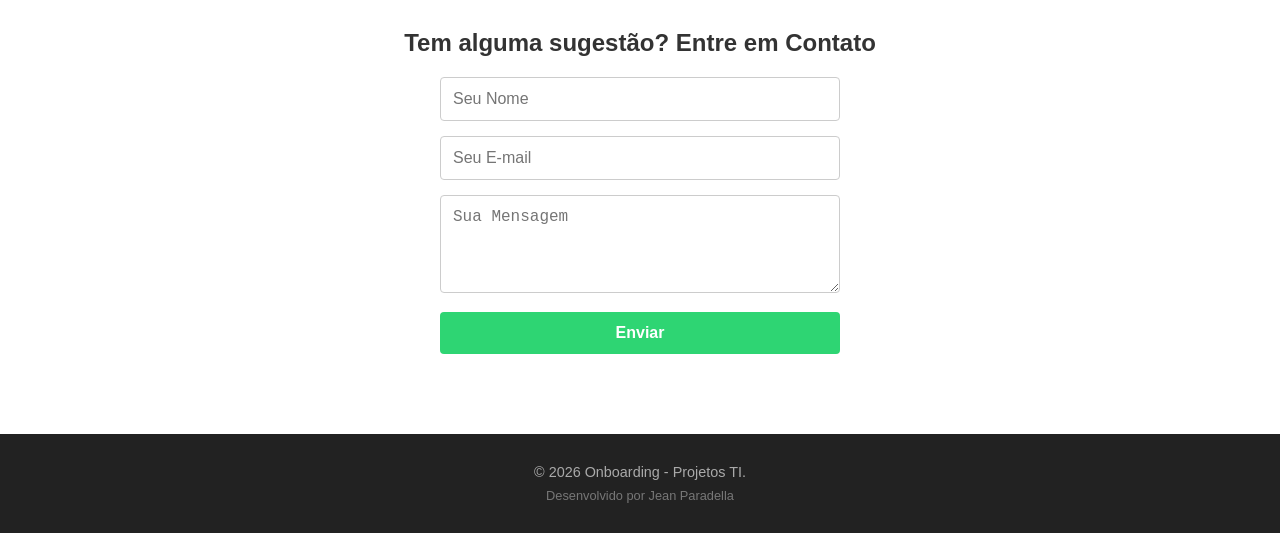
==== commit 45f9b1b0: "Implementando Menu Hambuguer  e Validação de Formulário Menu Hambuguer adicionado apenas para mobile" ====
--- a/index.html
+++ b/index.html
@@ -16,18 +16,30 @@
 
             <div class="herobanner">
 
-                <header>
 
-                    <nav>
-                        <h1>Cidade Jardim - Conheça Alegre</h1>
-                        <h2>A cidade mais bonita do Sul do Espírito Santo</h2>
+                <header class="navbar">
 
-                        <a href="#conteudo" class="btn-action">SAIBA MAIS!</a>
-                    </nav>
+                    <div class="logo"> Cidade Jardim </div>
 
+                    <button class="menu-toggle" id="menu-toggle"> &#9776; </button>
 
+                    <ul class="nav-links" id="nav-links">
+
+                        <li> <a href="#sobre"> Sobre </a></li>
+                        <li> <a href="#conteudo"> Pontos turisticos</a></li>
+                        <li> <a href="#contato"> Contato </a></li>
+
+                    </ul>
 
                 </header>
+
+                <nav class="hero-content">
+                    <h1>Cidade Jardim - Conheça Alegre</h1>
+                    <h2>A cidade mais bonita do Sul do Espírito Santo</h2>
+
+                    <a href="#conteudo" class="btn-action">SAIBA MAIS!</a>
+                </nav>
+
             </div>
 
 
@@ -76,17 +88,20 @@
             </div>
         </section>
 
-        <section class="contato">
+        <section class="contato" id="contato">
 
 
             <h2>Tem alguma sugestão? Entre em Contato</h2>
 
-            <form action="#">
+            <form>
                 <input type="text" placeholder="Seu Nome" required>
                 <input type="email" placeholder="Seu E-mail" required>
                 <textarea placeholder="Sua Mensagem" rows="4" required></textarea>
-                <button type="submit">Enviar</button>
+                <button type="button" id="btn-enviar">Enviar</button>
             </form>
+
+
+            <p id="form-status" style="margin-top: 15px; font-weight: bold; font-family: sans-serif;"></p>
 
         </section>
 
@@ -98,6 +113,9 @@
 
     </main>
 
+
+    <script src="script.js"></script>
+
 </body>
 
 </html>
--- a/style.css
+++ b/style.css
@@ -18,7 +18,12 @@
 
 .herobanner {
 
-  background-image: url(./img/img01.jpg);
+  background-image: linear-gradient(
+    to bottom,
+    rgba(0, 0, 0, 0.5) 0%,
+    rgba(0, 0, 0, 0.3) 50%,
+    rgba(0, 0, 0, 0.6) 100%
+  ), url(./img/img01.jpg);
   background-size: cover;
   background-position: center;
   height: 100vh;
@@ -32,15 +37,99 @@
   box-sizing: border-box;
 }
 
+.navbar {
+
+  display: flex;
+  justify-content: space-between;
+  align-items: center;
+  padding: 40px 30px;
+  background-color: #333;
+  color: white;
+  font-family: sans-serif;
+
+  position: absolute;
+  top: 0;
+  left: 0;
+  width: 100%;
+  z-index: 1000;
+  box-sizing: border-box;
+
+}
+
+.nav-links {
+
+  display: flex;
+  list-style: none;
+  gap: 20px;
+  margin: 0;
+  padding: 0;
+  justify-content: flex-end;
+
+}
+
+.nav-links a {
+
+  color: white;
+  text-decoration: none;
+  font-size: 1rem;
+
+}
+
+.menu-toggle {
+
+  display: none;
+  background: none;
+  border: none;
+  color: white;
+  font-size: 1.8rem;
+  cursor: pointer;
+}
+
+.hero-content {
+
+  margin-top: 80px;
+
+}
+
+
+@media (max-width: 768px) {
+  .menu-toggle {
+    display: block; 
+  }
+
+  .nav-links {
+    display: none;
+    flex-direction: column;
+    background-color: #333;
+    width: 100%;
+    position: absolute;
+    top: 100%;
+    left: 0;
+    padding: 20px 30px;
+    box-sizing: border-box;
+    text-align: right;
+    align-items: flex-end;
+    gap: 15px;
+  }
+
+  .nav-links.ativo {
+    display: flex; 
+  }
+} 
+
+
+
 nav h1 {
   font-size: 2.5rem;
   margin-bottom: 10px;
+ 
 }
 
 nav h2 {
   font-size: 1.2rem;
   margin-bottom: 30px;
   font-weight: normal;
+  
 }
 
 
@@ -118,7 +207,7 @@
   line-height: 1.6;
   color: #666;
   max-width: 700px;
-  margin: 0 auto 40px auto; 
+  margin: 0 auto 40px auto;
 }
 
 .contato {
@@ -245,4 +334,4 @@
     padding: 14px 20px;
     font-size: 0.95rem;
   }
-}+}
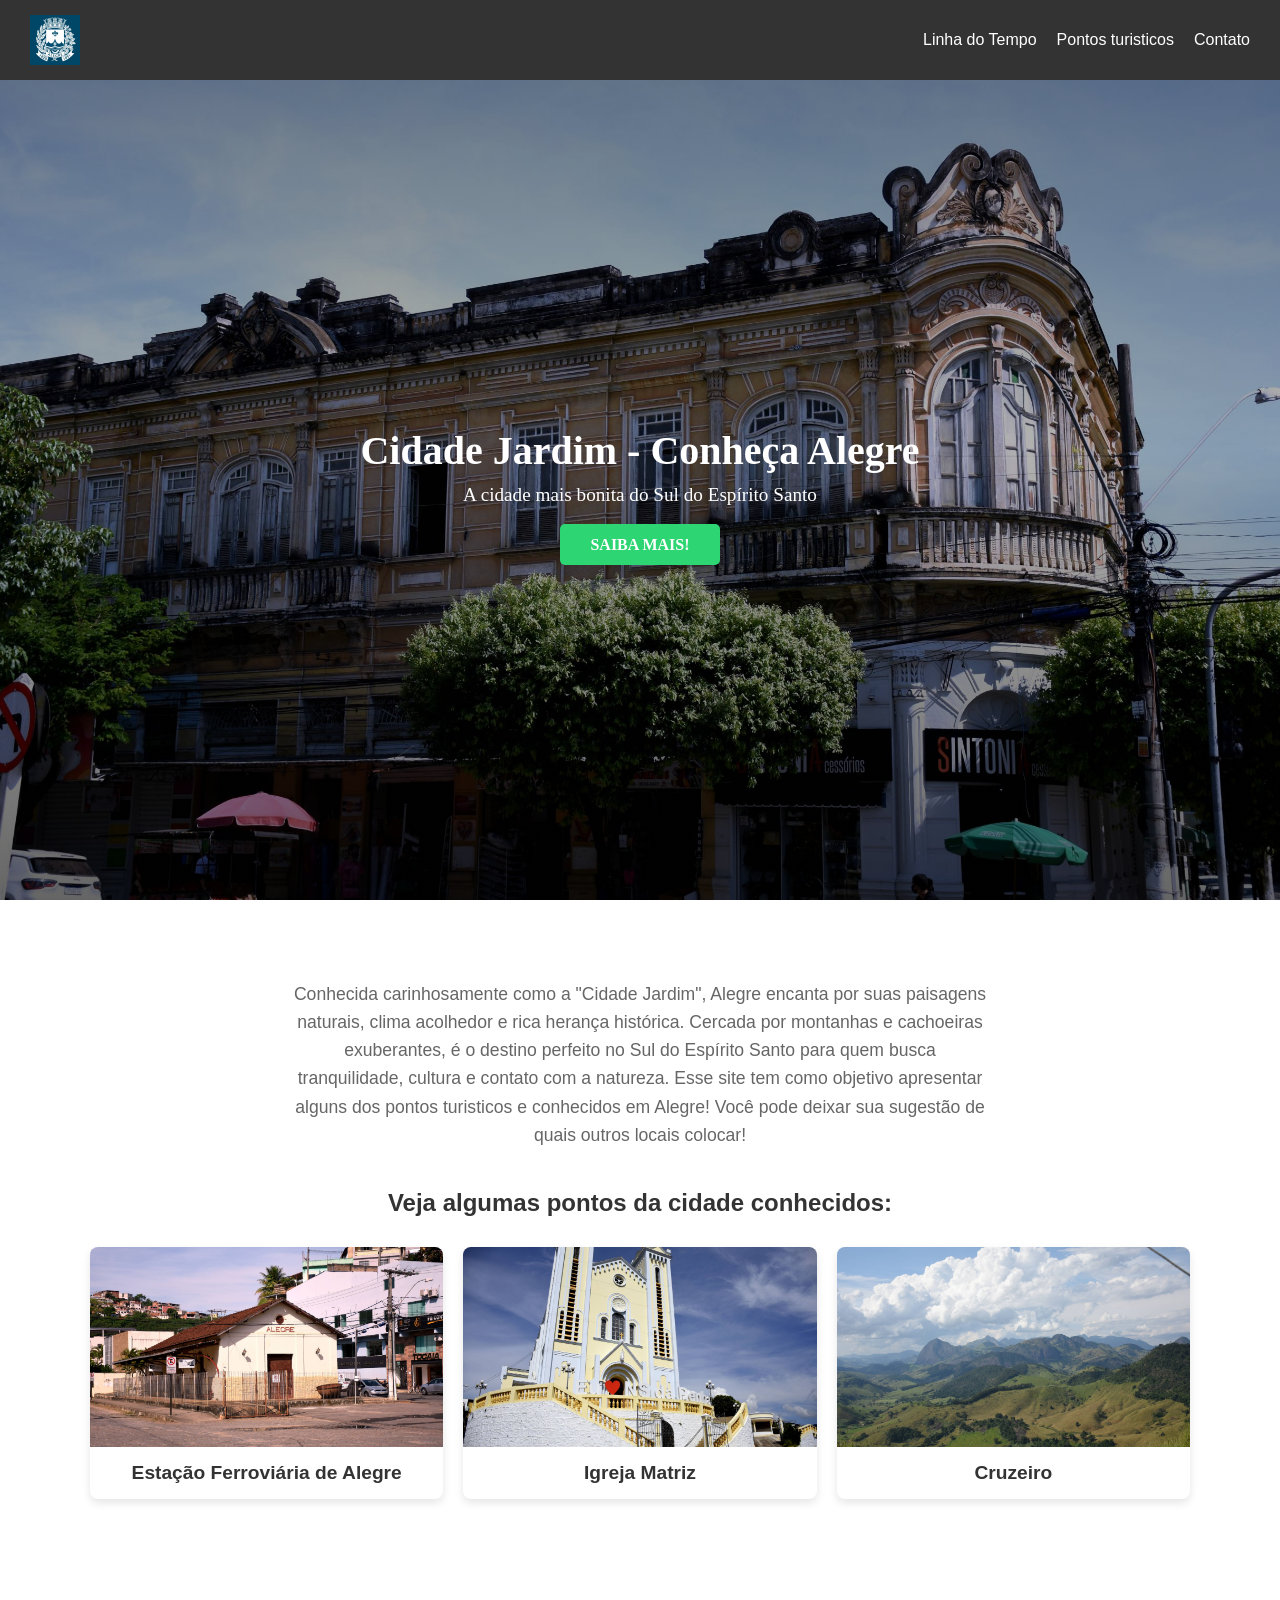
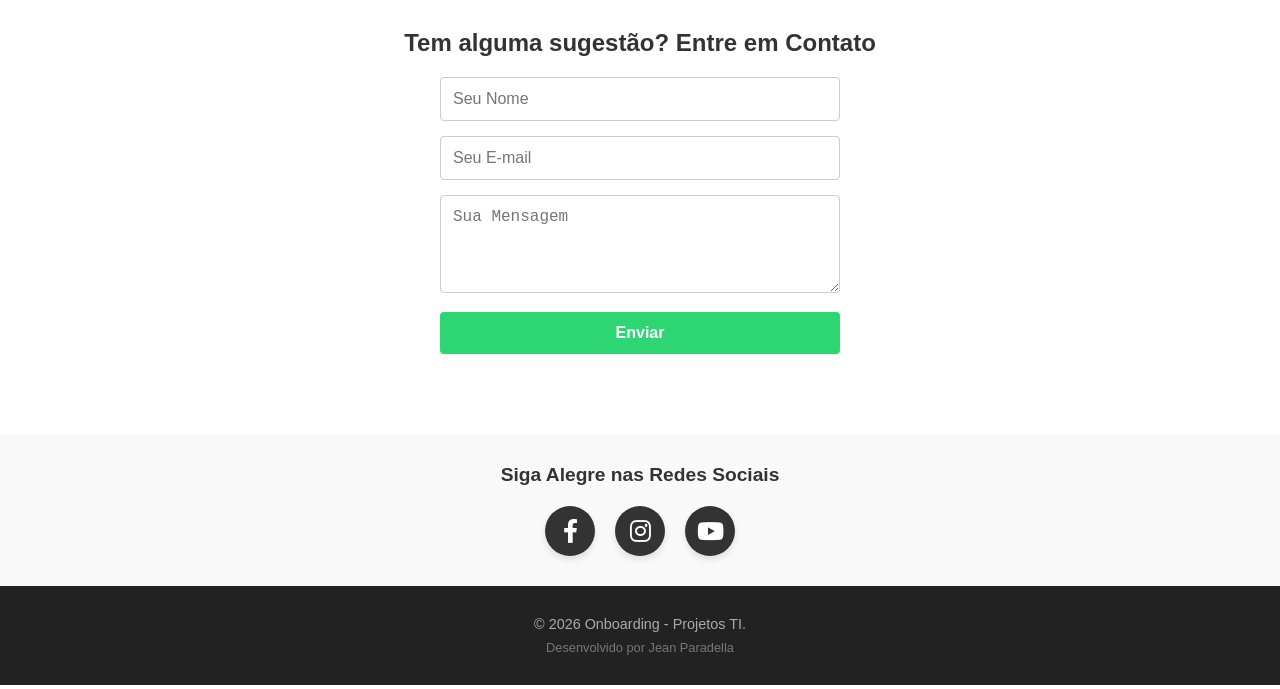
==== commit d8fcb11f: "feat: implementando linha do tempo e validando formulário Formulário funcionando e validando dados." ====
--- a/index.html
+++ b/index.html
@@ -19,13 +19,18 @@
 
                 <header class="navbar">
 
-                    <div class="logo"> Cidade Jardim </div>
+                    <div class="logo">
+
+                        <img src="./img/prefeitura_municipal_de_alegre_logo.jfif" alt="logo" srcset="">
+
+                    </div>
 
                     <button class="menu-toggle" id="menu-toggle"> &#9776; </button>
 
                     <ul class="nav-links" id="nav-links">
 
-                        <li> <a href="#sobre"> Sobre </a></li>
+                        
+                        <li> <a href="./linhadotempo.html"> Linha do Tempo </a></li>
                         <li> <a href="#conteudo"> Pontos turisticos</a></li>
                         <li> <a href="#contato"> Contato </a></li>
 
@@ -106,6 +111,32 @@
         </section>
 
 
+        <link rel="stylesheet" href="https://cdnjs.cloudflare.com/ajax/libs/font-awesome/6.0.0/css/all.min.css">
+
+
+        <section class="redes-sociais">
+            <h3>Siga Alegre nas Redes Sociais</h3>
+            <div class="social-links">
+
+                <a href="https://www.facebook.com/alegre.es" target="_blank" rel="noopener noreferrer"
+                    class="btn-social facebook" title="Facebook Oficial">
+                    <i class="fab fa-facebook-f"></i>
+                </a>
+
+                <a href="https://www.instagram.com/prefeituradealegre/" target="_blank" rel="noopener noreferrer"
+                    class="btn-social instagram" title="Instagram Oficial">
+                    <i class="fab fa-instagram"></i>
+                </a>
+
+                <a href="https://www.youtube.com/@prefadealegre" target="_blank"
+                    rel="noopener noreferrer" class="btn-social youtube" title="YouTube Oficial">
+                    <i class="fab fa-youtube"></i>
+                </a>
+
+            </div>
+        </section>
+
+
         <footer>
             <p>&copy; 2026 Onboarding - Projetos TI.</p>
             <p class="creditos">Desenvolvido por Jean Paradella</p>
--- a/style.css
+++ b/style.css
@@ -18,12 +18,10 @@
 
 .herobanner {
 
-  background-image: linear-gradient(
-    to bottom,
-    rgba(0, 0, 0, 0.5) 0%,
-    rgba(0, 0, 0, 0.3) 50%,
-    rgba(0, 0, 0, 0.6) 100%
-  ), url(./img/img01.jpg);
+  background-image: linear-gradient(to bottom,
+      rgba(0, 0, 0, 0.5) 0%,
+      rgba(0, 0, 0, 0.3) 50%,
+      rgba(0, 0, 0, 0.6) 100%), url(./img/img01.jpg);
   background-size: cover;
   background-position: center;
   height: 100vh;
@@ -37,12 +35,18 @@
   box-sizing: border-box;
 }
 
+.logo img {
+  height: 50px;        
+  width: auto;        
+  display: block;    
+}
+
 .navbar {
 
   display: flex;
   justify-content: space-between;
   align-items: center;
-  padding: 40px 30px;
+  padding: 15px 30px;
   background-color: #333;
   color: white;
   font-family: sans-serif;
@@ -94,7 +98,7 @@
 
 @media (max-width: 768px) {
   .menu-toggle {
-    display: block; 
+    display: block;
   }
 
   .nav-links {
@@ -113,23 +117,23 @@
   }
 
   .nav-links.ativo {
-    display: flex; 
-  }
-} 
+    display: flex;
+  }
+}
 
 
 
 nav h1 {
   font-size: 2.5rem;
   margin-bottom: 10px;
- 
+
 }
 
 nav h2 {
   font-size: 1.2rem;
   margin-bottom: 30px;
   font-weight: normal;
-  
+
 }
 
 
@@ -257,6 +261,60 @@
   background-color: #26af5f;
 }
 
+.redes-sociais {
+  text-align: center;
+  padding: 30px 20px;
+  background-color: #f9f9f9;
+  font-family: sans-serif;
+}
+
+.redes-sociais h3 {
+  font-size: 1.2rem;
+  color: #333;
+  margin-bottom: 20px;
+}
+
+.social-links {
+  display: flex;
+  justify-content: center;
+  gap: 20px;
+}
+
+
+.btn-social {
+  display: flex;
+  justify-content: center;
+  align-items: center;
+  width: 50px;
+  height: 50px;
+  background-color: #333;
+  color: white !important;
+  border-radius: 50%;
+  font-size: 1.5rem;
+  text-decoration: none;
+  box-shadow: 0 4px 6px rgba(0, 0, 0, 0.1);
+  transition: all 0.3s ease;
+}
+
+
+.btn-social:hover {
+  transform: translateY(-5px);
+}
+
+
+.btn-social.facebook:hover {
+  background-color: #1877f2;
+}
+
+.btn-social.instagram:hover {
+
+  background: linear-gradient(45deg, #f09433 0%, #e6683c 25%, #dc2743 50%, #cc2366 75%, #bc1888 100%);
+}
+
+.btn-social.youtube:hover {
+  background-color: #ff0000;
+}
+
 
 footer {
   background-color: #222;
@@ -334,4 +392,4 @@
     padding: 14px 20px;
     font-size: 0.95rem;
   }
-}
+}
